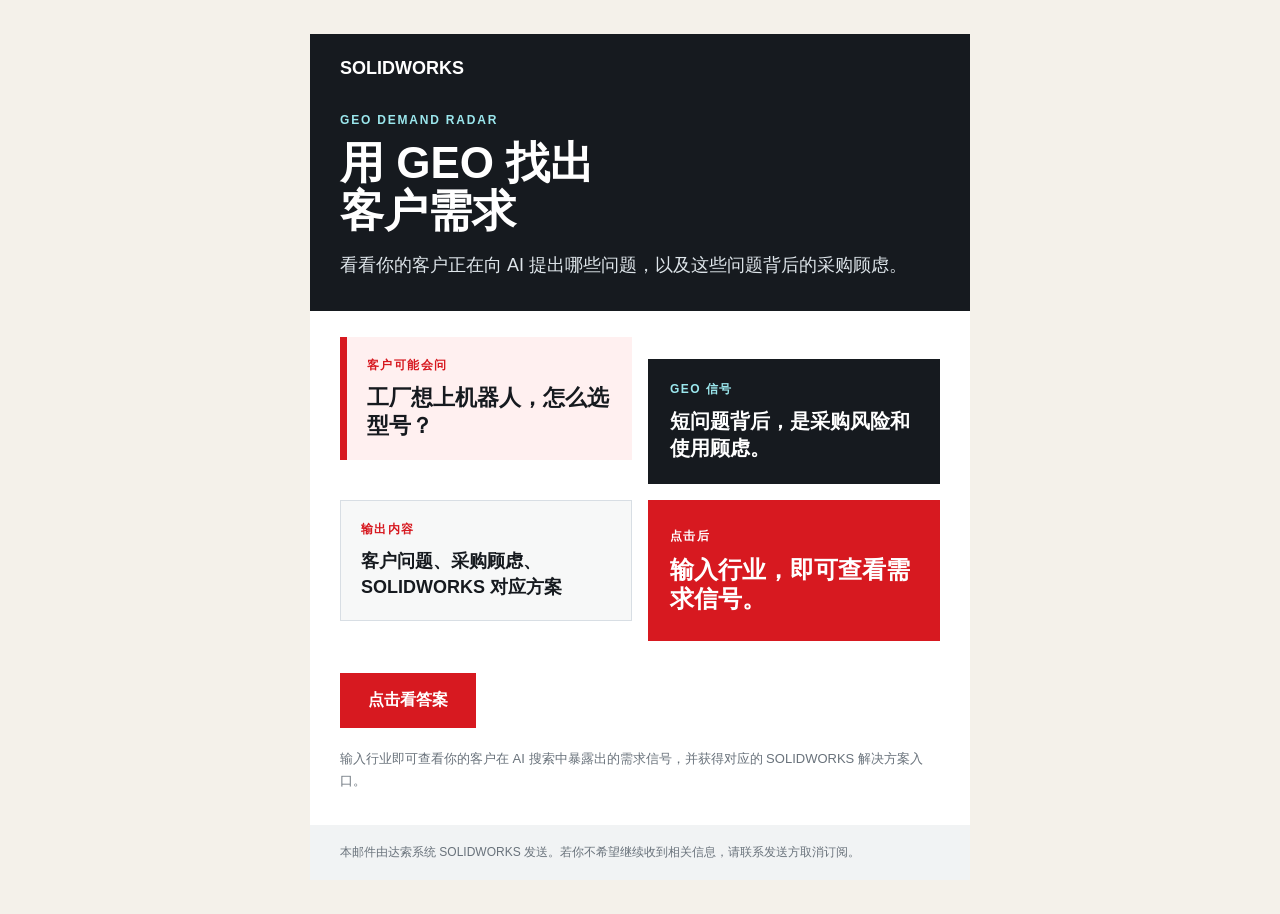
==== email/index.html @ 3cff3b0a "Deploy SOLIDWORKS GEO demand radar preview" ====
<!doctype html>
<html lang="zh-CN">
  <head>
    <meta charset="utf-8" />
    <meta name="viewport" content="width=device-width, initial-scale=1" />
    <title>用 GEO 找出客户需求</title>
  </head>
  <body style="margin:0; padding:0; background:#f4f1ea;">
    <center style="width:100%; background:#f4f1ea;">
      <table role="presentation" width="100%" cellspacing="0" cellpadding="0" border="0" style="border-collapse:collapse;">
        <tr>
          <td align="center" style="padding:34px 14px;">
            <table role="presentation" width="660" cellspacing="0" cellpadding="0" border="0" style="width:660px; max-width:100%; border-collapse:collapse; background:#ffffff;">
              <tr>
                <td style="padding:0;">
                  <table role="presentation" width="100%" cellspacing="0" cellpadding="0" border="0" style="border-collapse:collapse;">
                    <tr>
                      <td style="background:#161a1f; padding:24px 30px 30px; font-family:Arial, 'Microsoft YaHei', sans-serif;">
                        <div style="color:#ffffff; font-size:18px; font-weight:700; margin-bottom:34px;">SOLIDWORKS</div>
                        <div style="color:#9be7ed; font-size:12px; font-weight:700; letter-spacing:1.8px; text-transform:uppercase; margin-bottom:12px;">
                          GEO Demand Radar
                        </div>
                        <h1 style="margin:0 0 16px; color:#ffffff; font-size:44px; line-height:1.08; font-weight:800;">
                          用 GEO 找出<br />客户需求
                        </h1>
                        <p style="margin:0; color:#dfe6eb; font-size:18px; line-height:1.7;">
                          看看你的客户正在向 AI 提出哪些问题，以及这些问题背后的采购顾虑。
                        </p>
                      </td>
                    </tr>
                  </table>
                </td>
              </tr>

              <tr>
                <td style="padding:26px 30px 4px; font-family:Arial, 'Microsoft YaHei', sans-serif;">
                  <table role="presentation" width="100%" cellspacing="0" cellpadding="0" border="0" style="border-collapse:collapse;">
                    <tr>
                      <td width="50%" valign="top" style="padding:0 8px 16px 0;">
                        <table role="presentation" width="100%" cellspacing="0" cellpadding="0" border="0" style="border-collapse:collapse; background:#fff0f0; border-left:7px solid #d71920;">
                          <tr>
                            <td style="padding:20px;">
                              <div style="color:#d71920; font-size:12px; font-weight:700; letter-spacing:1.4px; margin-bottom:10px;">客户可能会问</div>
                              <div style="color:#161a1f; font-size:22px; line-height:1.28; font-weight:800;">工厂想上机器人，怎么选型号？</div>
                            </td>
                          </tr>
                        </table>
                      </td>
                      <td width="50%" valign="top" style="padding:22px 0 16px 8px;">
                        <table role="presentation" width="100%" cellspacing="0" cellpadding="0" border="0" style="border-collapse:collapse; background:#161a1f;">
                          <tr>
                            <td style="padding:22px;">
                              <div style="color:#9be7ed; font-size:12px; font-weight:700; letter-spacing:1.4px; margin-bottom:10px;">GEO 信号</div>
                              <div style="color:#ffffff; font-size:20px; line-height:1.35; font-weight:800;">短问题背后，是采购风险和使用顾虑。</div>
                            </td>
                          </tr>
                        </table>
                      </td>
                    </tr>
                    <tr>
                      <td width="50%" valign="top" style="padding:0 8px 16px 0;">
                        <table role="presentation" width="100%" cellspacing="0" cellpadding="0" border="0" style="border-collapse:collapse; background:#f7f8f8; border:1px solid #d8dee4;">
                          <tr>
                            <td style="padding:20px;">
                              <div style="color:#d71920; font-size:12px; font-weight:700; letter-spacing:1.4px; margin-bottom:10px;">输出内容</div>
                              <div style="color:#161a1f; font-size:18px; line-height:1.45; font-weight:800;">客户问题、采购顾虑、SOLIDWORKS 对应方案</div>
                            </td>
                          </tr>
                        </table>
                      </td>
                      <td width="50%" valign="top" style="padding:0 0 16px 8px;">
                        <table role="presentation" width="100%" cellspacing="0" cellpadding="0" border="0" style="border-collapse:collapse; background:#d71920;">
                          <tr>
                            <td style="padding:28px 22px;">
                              <div style="color:#ffffff; font-size:12px; font-weight:700; letter-spacing:1.4px; margin-bottom:10px;">点击后</div>
                              <div style="color:#ffffff; font-size:24px; line-height:1.22; font-weight:800;">输入行业，即可查看需求信号。</div>
                            </td>
                          </tr>
                        </table>
                      </td>
                    </tr>
                  </table>
                </td>
              </tr>

              <tr>
                <td style="padding:12px 30px 34px; font-family:Arial, 'Microsoft YaHei', sans-serif;">
                  <table role="presentation" cellspacing="0" cellpadding="0" border="0" style="border-collapse:collapse;">
                    <tr>
                      <td bgcolor="#d71920" style="background:#d71920;">
                        <a href="../" target="_blank" style="display:inline-block; padding:17px 28px; color:#ffffff; font-size:16px; font-weight:700; text-decoration:none;">
                          点击看答案
                        </a>
                      </td>
                    </tr>
                  </table>
                  <p style="margin:20px 0 0; color:#69727b; font-size:13px; line-height:1.65;">
                    输入行业即可查看你的客户在 AI 搜索中暴露出的需求信号，并获得对应的 SOLIDWORKS 解决方案入口。
                  </p>
                </td>
              </tr>

              <tr>
                <td style="background:#f1f3f4; padding:18px 30px; font-family:Arial, 'Microsoft YaHei', sans-serif;">
                  <p style="margin:0; color:#69727b; font-size:12px; line-height:1.6;">
                    本邮件由达索系统 SOLIDWORKS 发送。若你不希望继续收到相关信息，请联系发送方取消订阅。
                  </p>
                </td>
              </tr>
            </table>
          </td>
        </tr>
      </table>
    </center>
  </body>
</html>
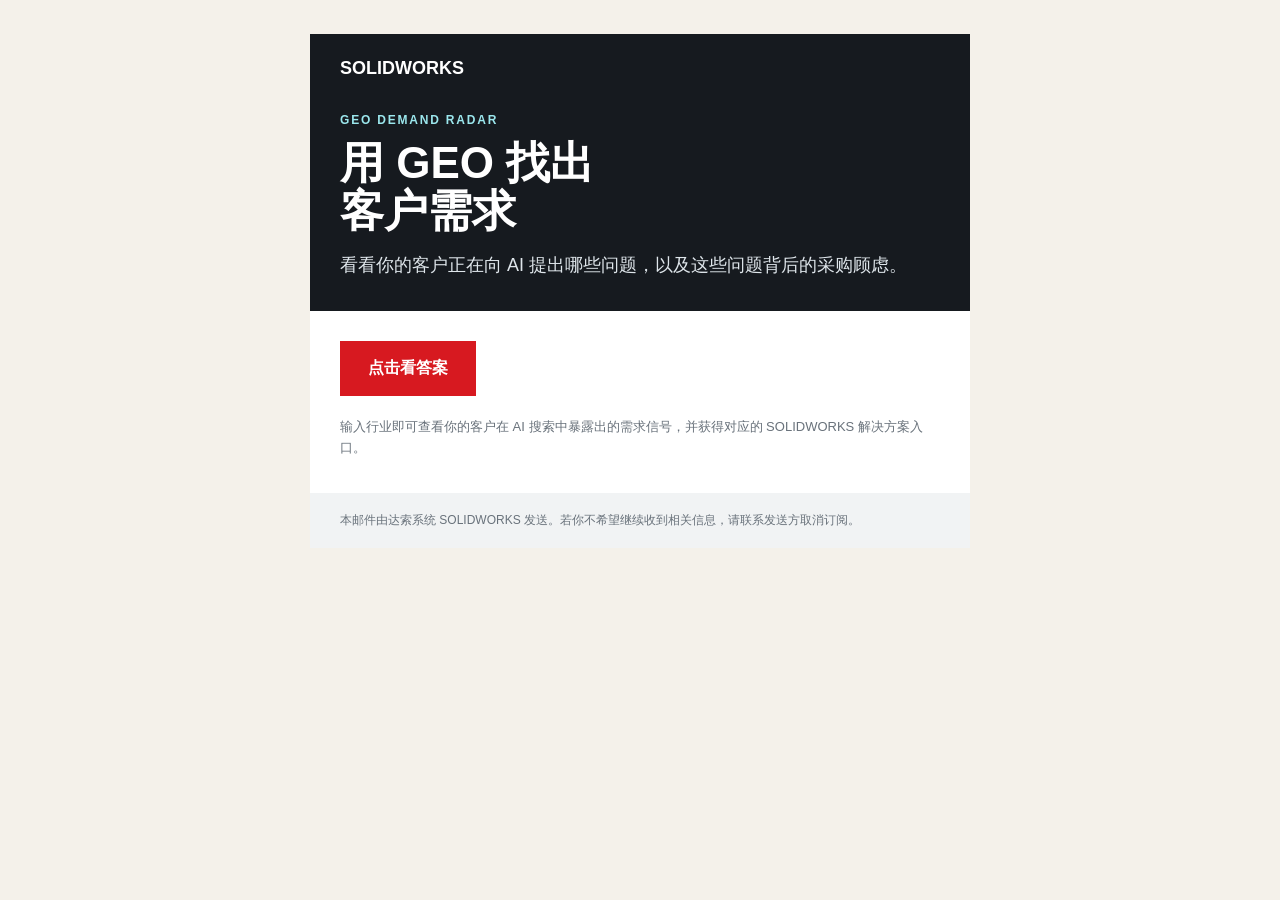
==== commit 24251e97: "Simplify email preview content" ====
--- a/email/index.html
+++ b/email/index.html
@@ -33,58 +33,7 @@
               </tr>
 
               <tr>
-                <td style="padding:26px 30px 4px; font-family:Arial, 'Microsoft YaHei', sans-serif;">
-                  <table role="presentation" width="100%" cellspacing="0" cellpadding="0" border="0" style="border-collapse:collapse;">
-                    <tr>
-                      <td width="50%" valign="top" style="padding:0 8px 16px 0;">
-                        <table role="presentation" width="100%" cellspacing="0" cellpadding="0" border="0" style="border-collapse:collapse; background:#fff0f0; border-left:7px solid #d71920;">
-                          <tr>
-                            <td style="padding:20px;">
-                              <div style="color:#d71920; font-size:12px; font-weight:700; letter-spacing:1.4px; margin-bottom:10px;">客户可能会问</div>
-                              <div style="color:#161a1f; font-size:22px; line-height:1.28; font-weight:800;">工厂想上机器人，怎么选型号？</div>
-                            </td>
-                          </tr>
-                        </table>
-                      </td>
-                      <td width="50%" valign="top" style="padding:22px 0 16px 8px;">
-                        <table role="presentation" width="100%" cellspacing="0" cellpadding="0" border="0" style="border-collapse:collapse; background:#161a1f;">
-                          <tr>
-                            <td style="padding:22px;">
-                              <div style="color:#9be7ed; font-size:12px; font-weight:700; letter-spacing:1.4px; margin-bottom:10px;">GEO 信号</div>
-                              <div style="color:#ffffff; font-size:20px; line-height:1.35; font-weight:800;">短问题背后，是采购风险和使用顾虑。</div>
-                            </td>
-                          </tr>
-                        </table>
-                      </td>
-                    </tr>
-                    <tr>
-                      <td width="50%" valign="top" style="padding:0 8px 16px 0;">
-                        <table role="presentation" width="100%" cellspacing="0" cellpadding="0" border="0" style="border-collapse:collapse; background:#f7f8f8; border:1px solid #d8dee4;">
-                          <tr>
-                            <td style="padding:20px;">
-                              <div style="color:#d71920; font-size:12px; font-weight:700; letter-spacing:1.4px; margin-bottom:10px;">输出内容</div>
-                              <div style="color:#161a1f; font-size:18px; line-height:1.45; font-weight:800;">客户问题、采购顾虑、SOLIDWORKS 对应方案</div>
-                            </td>
-                          </tr>
-                        </table>
-                      </td>
-                      <td width="50%" valign="top" style="padding:0 0 16px 8px;">
-                        <table role="presentation" width="100%" cellspacing="0" cellpadding="0" border="0" style="border-collapse:collapse; background:#d71920;">
-                          <tr>
-                            <td style="padding:28px 22px;">
-                              <div style="color:#ffffff; font-size:12px; font-weight:700; letter-spacing:1.4px; margin-bottom:10px;">点击后</div>
-                              <div style="color:#ffffff; font-size:24px; line-height:1.22; font-weight:800;">输入行业，即可查看需求信号。</div>
-                            </td>
-                          </tr>
-                        </table>
-                      </td>
-                    </tr>
-                  </table>
-                </td>
-              </tr>
-
-              <tr>
-                <td style="padding:12px 30px 34px; font-family:Arial, 'Microsoft YaHei', sans-serif;">
+                <td style="padding:30px 30px 34px; font-family:Arial, 'Microsoft YaHei', sans-serif;">
                   <table role="presentation" cellspacing="0" cellpadding="0" border="0" style="border-collapse:collapse;">
                     <tr>
                       <td bgcolor="#d71920" style="background:#d71920;">
